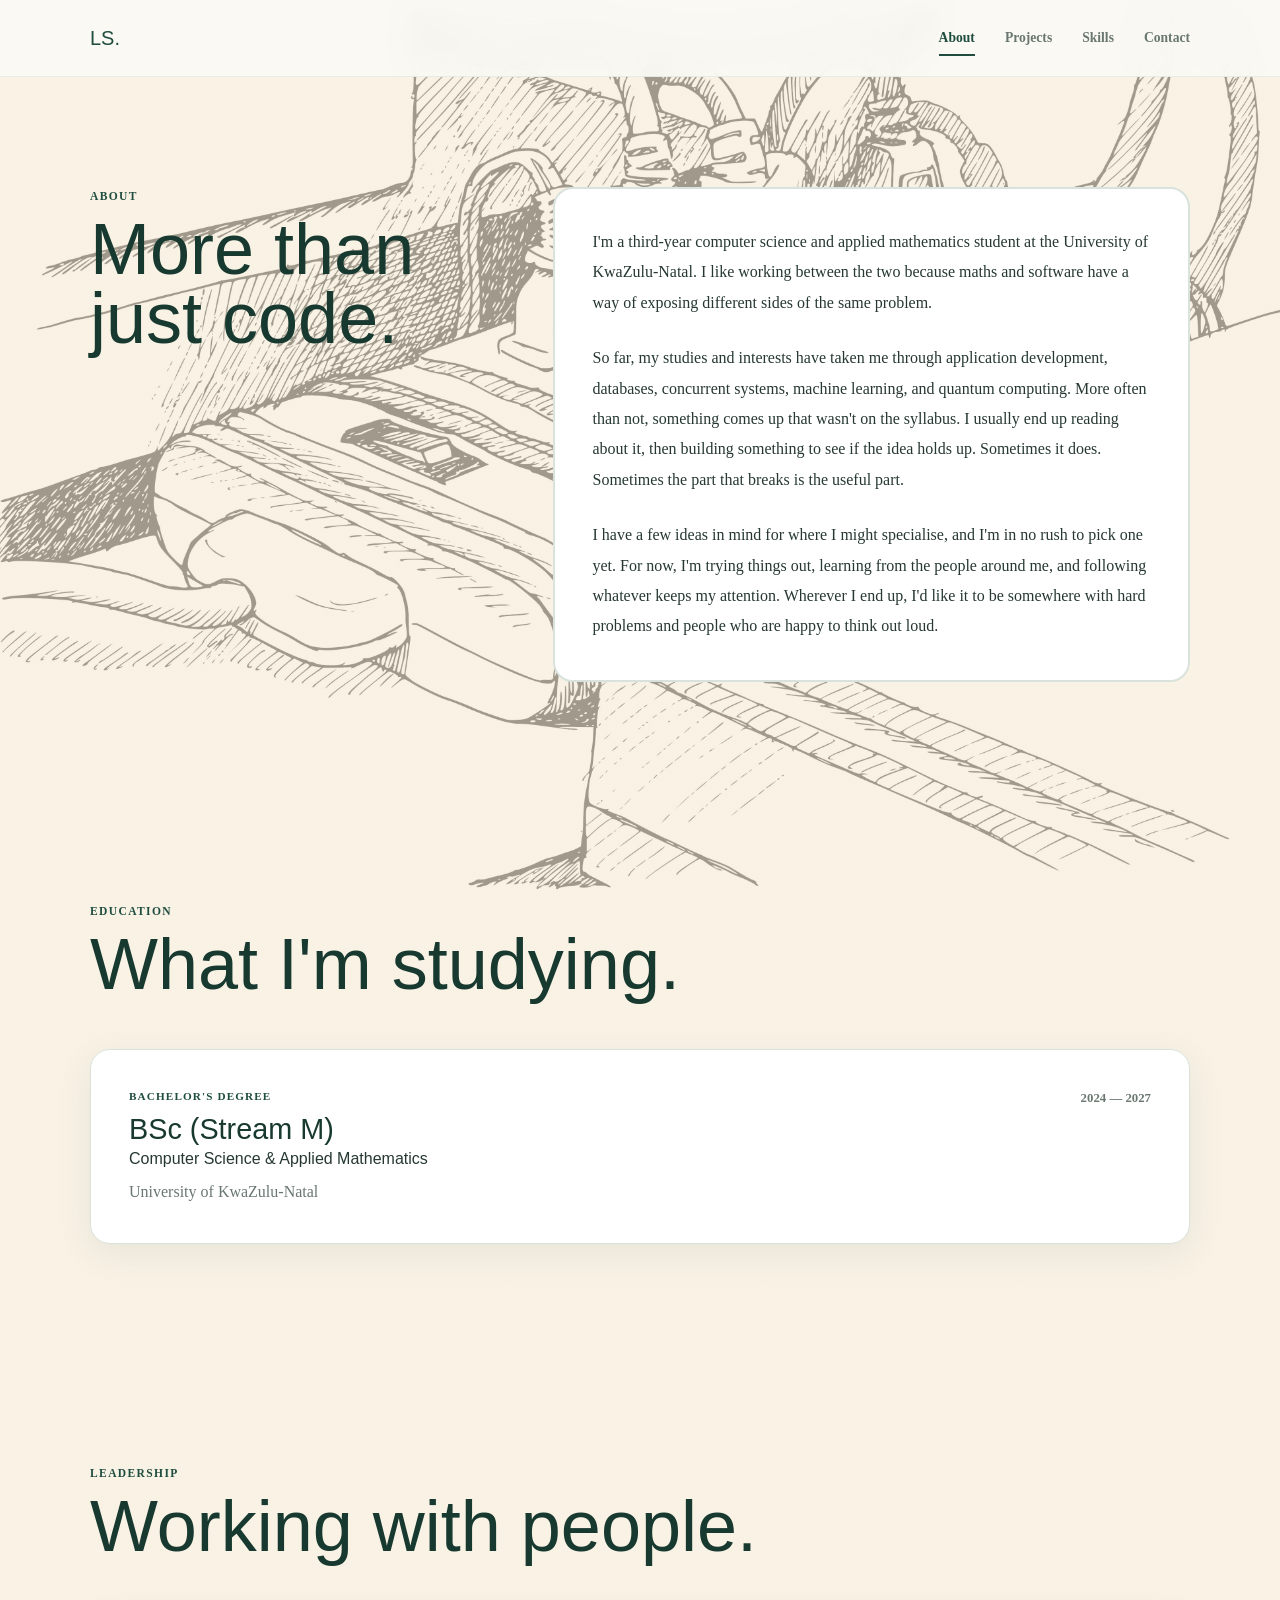
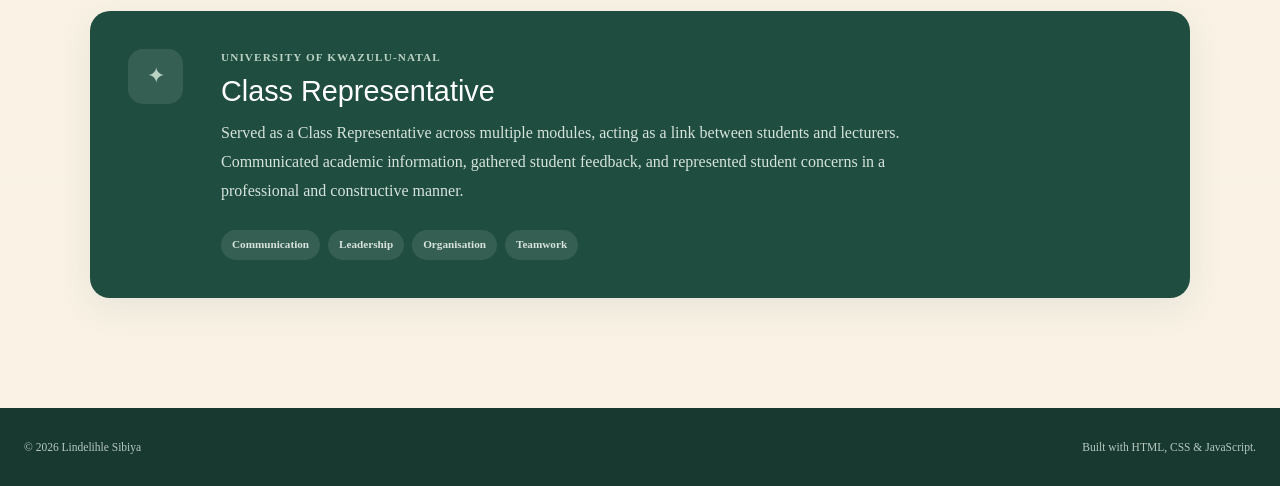
==== about.html @ ee084707 "Add projects and skills pages to showcase work and expertise - Created projects.html to display a co" ====
<!DOCTYPE html>
<html lang="en">
 
<head>
    <meta charset="UTF-8">
    <meta name="viewport" content="width=device-width, initial-scale=1.0">
 
    <meta
        name="description"
        content="About Lindelihle Sibiya, a Computer Science and Applied Mathematics student at the University of KwaZulu-Natal."
    >
 
    <title>About | Lindelihle Sibiya</title>

    <link rel="preload" as="image" href="images/botanical.jpg">
    <link rel="stylesheet" href="styles.css">
</head>
 
<body>
 
    <nav class="site-nav">
        <div class="nav-container">
 
            <a href="index.html" class="nav-logo">
                LS.
            </a>
 
            <div class="nav-links">
                <a href="about.html" class="active">About</a>
                <a href="projects.html">Projects</a>
                <a href="skills.html">Skills</a>
                <a href="contact.html">Contact</a>
            </div>
 
        </div>
    </nav>
 
 
    <main>
 
        <section class="content-section about-section" id="about">
 
            <div class="section-heading">
                <p class="section-label">About</p>
                <h2>More than just code.</h2>
            </div>
 
            <div class="about-content">
 
                <p>
                    I'm a third-year computer science and applied mathematics 
                    student at the University of KwaZulu-Natal. I like working 
                    between the two because maths and software have a way of 
                    exposing different sides of the same problem.
                </p>
 
                <p>
                    So far, my studies and interests have taken me through 
                    application development, databases, concurrent systems, 
                    machine learning, and quantum computing. More often than 
                    not, something comes up that wasn't on the syllabus. I 
                    usually end up reading about it, then building something 
                    to see if the idea holds up. Sometimes it does. Sometimes 
                    the part that breaks is the useful part.
                </p>
 
                <p>
                    I have a few ideas in mind for where I might specialise, and 
                    I'm in no rush to pick one yet. For now, I'm trying things out, 
                    learning from the people around me, and following whatever 
                    keeps my attention. Wherever I end up, I'd like it to be 
                    somewhere with hard problems and people who are happy to think 
                    out loud.
                </p>
 
            </div>
 
        </section>
 
 
        <section class="content-section" id="education">
 
            <div class="section-heading">
                <p class="section-label">Education</p>
                <h2>What I'm studying.</h2>
            </div>
 
            <article class="education-card">
 
                <div class="education-main">
 
                    <p class="education-type">
                        Bachelor's Degree
                    </p>
 
                    <h3>
                        BSc (Stream M)
                    </h3>
 
                    <h4>
                        Computer Science & Applied Mathematics
                    </h4>
 
                    <p>
                        University of KwaZulu-Natal
                    </p>
 
                </div>
 
                <div class="education-date">
                    2024 — 2027
                </div>
 
            </article>
 
        </section>
 
 
        <section class="content-section" id="leadership">
 
            <div class="section-heading">
                <p class="section-label">Leadership</p>
                <h2>Working with people.</h2>
            </div>
 
            <article class="leadership-card">
 
                <div class="leadership-icon">
                    ✦
                </div>
 
                <div class="leadership-content">
 
                    <p class="card-label">
                        University of KwaZulu-Natal
                    </p>
 
                    <h3>
                        Class Representative
                    </h3>
 
                    <p>
                        Served as a Class Representative across multiple
                        modules, acting as a link between students and
                        lecturers. Communicated academic information, gathered
                        student feedback, and represented student concerns in a
                        professional and constructive manner.
                    </p>
 
                    <div class="leadership-tags">
                        <span>Communication</span>
                        <span>Leadership</span>
                        <span>Organisation</span>
                        <span>Teamwork</span>
                    </div>
 
                </div>
 
            </article>
 
        </section>
 
    </main>
 
 
    <footer class="site-footer">
 
        <p>
            © 2026 Lindelihle Sibiya
        </p>
 
        <p>
            Built with HTML, CSS & JavaScript.
        </p>
 
    </footer>
 
 
    <script src="script.js"></script>
 
</body>
 
</html>
---- styles.css ----
/* =========================================
   PORTFOLIO
   Lindelihle Sibiya
========================================= */


/* =========================================
   CUSTOM FONTS
========================================= */

@font-face {
    font-family: "Spicy Sale";
    src: url("fonts/SpicySale.ttf") format("truetype");
    font-weight: normal;
    font-style: normal;
    font-display: swap;
}

@font-face {
    font-family: "Knewave";
    src: url("fonts/Knewave-Regular.ttf") format("truetype");
    font-weight: normal;
    font-style: normal;
    font-display: swap;
}

@font-face {
    font-family: "Merienda";
    src: url("fonts/Merienda-Regular.ttf") format("truetype");
    font-weight: normal;
    font-style: normal;
    font-display: swap;
}


/* =========================================
   DESIGN VARIABLES
========================================= */

:root {
    /* Colours */
    --forest: #1f4d3f;
    --forest-dark: #17392f;
    --forest-deep: #102c24;

    --sage: #b9d2c4;
    --sage-light: #e8f0eb;

    --cream: #f5f2e9;
    --cream-light: #faf9f4;

    --white: #ffffff;

    --text: #263831;
    --text-muted: #697770;

    --border: #d9e2dc;

    /* Typography */
    --font-category: "Spicy Sale", Georgia, serif;
    --font-heading: "Knewave-Regular", "Trebuchet MS", sans-serif;
    --font-body: "Merienda", "Georgia", serif;

    /* Layout */
    --content-width: 1100px;
    --wide-width: 1200px;

    /* Shape */
    --radius: 20px;
    --pill: 999px;

    /* Shadows */
    --shadow:
        0 10px 35px rgba(31, 77, 63, 0.08);

    --shadow-hover:
        0 18px 45px rgba(31, 77, 63, 0.14);

    /* Motion */
    --ease: 0.25s ease;
}


/* =========================================
   RESET
========================================= */

* {
    margin: 0;
    padding: 0;
    box-sizing: border-box;
}

html {
    scroll-behavior: smooth;
    scroll-padding-top: 90px;
}

body {
    min-height: 100vh;

    background: linear-gradient(rgba(245, 235, 215, 0.65), rgba(245, 235, 215, 0.65)),
    url("images/botanical.jpg") center / cover fixed no-repeat;
    color: var(--text);

    font-family: var(--font-body);
    font-size: 16px;
    line-height: 1.6;

    overflow-x: hidden;
}

img {
    display: block;
    max-width: 100%;
}

a {
    color: inherit;
    text-decoration: none;
}

button,
a {
    -webkit-tap-highlight-color: transparent;
}


/* =========================================
   TYPOGRAPHY
========================================= */

/*
    Major headings:
    Spicy Sale

    Personal / secondary headings:
    Knewave

    Important information:
    merienda
*/

h1,
h2,
h3,
h4 {
    font-family: var(--font-heading);
    font-weight: normal;
    line-height: 1;
}

.section-label,
.education-type,
.card-label,
.project-year,
.project-number,
.skill-group h3 {
    font-family: var(--font-category);
}


/* =========================================
   NAVIGATION
========================================= */

.site-nav {
    position: sticky;
    top: 0;
    z-index: 1000;

    background: rgba(250, 249, 244, 0.94);

    border-bottom: 1px solid rgba(31, 77, 63, 0.08);

    backdrop-filter: blur(14px);
    -webkit-backdrop-filter: blur(14px);

    transition:
        box-shadow var(--ease),
        background-color var(--ease);
}

.nav-container {
    width: min(var(--content-width), calc(100% - 48px));
    min-height: 76px;

    margin: 0 auto;

    display: flex;
    align-items: center;
    justify-content: space-between;
}

.nav-logo {
    color: var(--forest);

    font-family: var(--font-heading);
    font-size: 1.25rem;

    transition: transform var(--ease);
}

.nav-logo:hover {
    transform: rotate(-4deg) scale(1.04);
}

.nav-links {
    display: flex;
    align-items: center;
    gap: 30px;
}

.nav-links a {
    position: relative;

    color: var(--text-muted);

    font-family: var(--font-body);
    font-size: 0.85rem;
    font-weight: 600;

    transition: color var(--ease);
}

.nav-links a::after {
    content: "";

    position: absolute;
    left: 0;
    bottom: -7px;

    width: 0;
    height: 2px;

    background: var(--forest);

    transition: width var(--ease);
}

.nav-links a:hover,
.nav-links a.active {
    color: var(--forest);
}

.nav-links a:hover::after,
.nav-links a.active::after {
    width: 100%;
}

.site-nav.scrolled {
    box-shadow: 0 6px 25px rgba(31, 77, 63, 0.08);
}


/* =========================================
   HERO
========================================= */

.hero {
    position: relative;

    min-height: calc(100vh - 76px);

    display: flex;
    align-items: center;

    padding: 100px 24px 90px;

    background: var(--forest);
    color: var(--white);

    overflow: hidden;
}

.hero-content {
    position: relative;
    z-index: 2;

    width: min(var(--content-width), 100%);
    margin: 0 auto;

    display: grid;
    grid-template-columns: 360px 1fr;
    gap: 80px;
    align-items: center;
}

.hero-photo {
    width: 360px;
    height: 520px;

    border-radius: 60px;

    overflow: hidden;

    background: var(--sage);

    border: 7px solid var(--cream);

}
.hero-photo img {
    display: block;
    width: 100%;
    height: 100%;
    max-width: none;
    object-fit: cover;
}

.hero-intro {
    margin-bottom: 20px;

    color: var(--sage);

    font-family: var(--font-category);
    font-size: clamp(1rem, 2vw, 1.3rem);

    line-height: 1.3;
}

.hero h1 {
    max-width: 850px;

    margin-bottom: 30px;

    font-family: var(--font-heading);
    font-size: clamp(4rem, 7vw, 7rem);
    font-weight: normal;

    line-height: 0.85;
    letter-spacing: 0;
}

.hero h1 span {
    color: var(--sage);
}

.hero h2 {
    max-width: 700px;

    margin-bottom: 28px;

    color: var(--white);

    font-family: var(--font-heading);
    font-size: clamp(1.25rem, 2.8vw, 1.8rem);
    font-weight: normal;

    line-height: 1.3;
}

.hero-description {
    max-width: 680px;

    margin-bottom: 38px;

    color: #dce8e2;

    font-family: var(--font-body);
    font-size: 1rem;

    line-height: 1.8;
}


/* =========================================
   HERO DECORATION
========================================= */

.hero-decoration {
    position: absolute;

    border-radius: 50%;

    pointer-events: none;
}

.decoration-one {
    width: 480px;
    height: 480px;

    right: -150px;
    top: 5%;

    border: 1px solid rgba(185, 210, 196, 0.18);
}

.decoration-two {
    width: 260px;
    height: 260px;

    right: 130px;
    bottom: -150px;

    background: rgba(185, 210, 196, 0.07);
}

.scroll-hint {
    position: absolute;
    right: 30px;
    bottom: 30px;

    display: flex;
    align-items: center;
    gap: 8px;

    color: var(--sage);

    font-family: var(--font-body);
    font-size: 0.72rem;
    font-weight: 600;

    letter-spacing: 0.04em;
}

.scroll-hint span {
    font-size: 1.2rem;
}


/* =========================================
   BUTTONS
========================================= */

.hero-actions {
    display: flex;
    flex-wrap: wrap;
    gap: 14px;
}

.button {
    min-height: 50px;

    display: inline-flex;
    align-items: center;
    justify-content: center;

    padding: 0 24px;

    border-radius: var(--pill);

    font-family: var(--font-body);
    font-size: 0.85rem;
    font-weight: 700;

    transition:
        transform var(--ease),
        box-shadow var(--ease),
        background-color var(--ease);
}

.button:hover {
    transform: translateY(-3px);
}

.button-primary {
    background: var(--white);
    color: var(--forest);

    box-shadow: 0 8px 22px rgba(0, 0, 0, 0.12);
}

.button-primary:hover {
    box-shadow: 0 13px 28px rgba(0, 0, 0, 0.18);
}

.button-secondary {
    border: 1px solid rgba(255, 255, 255, 0.3);

    color: var(--white);
}

.button-secondary:hover {
    background: rgba(255, 255, 255, 0.1);
}


/* =========================================
   GENERAL SECTIONS
========================================= */

.content-section {
    width: min(var(--content-width), calc(100% - 48px));

    margin: 0 auto;

    padding: 110px 0;
}

.section-heading {
    margin-bottom: 50px;
}

.section-label {
    margin-bottom: 10px;

    color: var(--forest);

    font-family: var(--font-body);
    font-size: 0.72rem;
    font-weight: 800;

    letter-spacing: 0.12em;
    text-transform: uppercase;
}

.section-heading h2 {
    color: var(--forest-dark);

    font-family: var(--font-heading);
    font-size: clamp(3rem, 6vw, 4.5rem);
    font-weight: normal;

    line-height: 0.95;
}

.section-intro {
    max-width: 620px;

    margin-top: 20px;

    color: var(--text-muted);

    font-family: var(--font-body);
    font-size: 1rem;

    line-height: 1.7;
}


/* =========================================
   ABOUT
========================================= */

.about-section {
    display: grid;
    grid-template-columns: 0.75fr 1.25fr;

    gap: 80px;

    align-items: start;
}

.about-section .section-heading {
    position: sticky;
    top: 120px;
}

.about-content {
    background: var(--white);

    padding: 38px;
    border-radius: var(--radius);

    max-width: 720px;

    border: 2px solid var(--border);
    color: var(--text);

    font-family: var(--font-body);
    font-size: 1rem;

    line-height: 1.9;
}

.about-content p + p {
    margin-top: 25px;
}


/* =========================================
   EDUCATION
========================================= */

.education-card {
    display: flex;
    align-items: flex-start;
    justify-content: space-between;

    gap: 40px;

    padding: 38px;

    background: var(--white);

    border: 1px solid var(--border);
    border-radius: var(--radius);

    box-shadow: var(--shadow);

    transition:
        transform var(--ease),
        box-shadow var(--ease);
}

.education-card:hover {
    transform: translateY(-5px);
    box-shadow: var(--shadow-hover);
}

.education-type,
.card-label {
    margin-bottom: 10px;

    color: var(--forest);

    font-family: var(--font-body);
    font-size: 0.7rem;
    font-weight: 800;

    letter-spacing: 0.1em;
    text-transform: uppercase;
}

.education-main h3 {
    margin-bottom: 7px;

    color: var(--forest-dark);

    font-family: var(--font-heading);
    font-size: 1.8rem;
}

.education-main h4 {
    margin-bottom: 12px;

    color: var(--text);

    font-family: var(--font-heading);
    font-size: 1rem;
}

.education-main p:last-child {
    color: var(--text-muted);

    font-family: var(--font-body);
}

.education-date {
    white-space: nowrap;

    color: var(--text-muted);

    font-family: var(--font-body);
    font-size: 0.8rem;
    font-weight: 700;
}


/* =========================================
   LEADERSHIP
========================================= */

.leadership-card {
    display: grid;
    grid-template-columns: 65px 1fr;

    gap: 28px;

    padding: 38px;

    background: var(--forest);
    color: var(--white);

    border-radius: var(--radius);

    box-shadow: var(--shadow);
}

.leadership-icon {
    width: 55px;
    height: 55px;

    display: flex;
    align-items: center;
    justify-content: center;

    background: rgba(255, 255, 255, 0.1);

    border-radius: 15px;

    color: var(--sage);

    font-size: 1.4rem;
}

.leadership-content h3 {
    margin-bottom: 14px;

    color: var(--white);

    font-family: var(--font-heading);
    font-size: 1.8rem;
}

.leadership-content > p:not(.card-label) {
    max-width: 720px;

    color: #d7e3dd;

    font-family: var(--font-body);

    line-height: 1.8;
}

.leadership-content .card-label {
    color: var(--sage);
}

.leadership-tags {
    display: flex;
    flex-wrap: wrap;

    gap: 8px;

    margin-top: 24px;
}

.leadership-tags span {
    padding: 6px 11px;

    background: rgba(255, 255, 255, 0.1);

    border-radius: var(--pill);

    color: #d7e3dd;

    font-family: var(--font-body);
    font-size: 0.7rem;
    font-weight: 600;
}


/* =========================================
   PROJECTS
========================================= */

.projects-section {
    width: min(var(--wide-width), calc(100% - 48px));
}

.project-grid {
    display: grid;

    grid-template-columns: repeat(2, minmax(0, 1fr));

    gap: 24px;
}

.project-card {
    min-height: 470px;

    display: flex;
    flex-direction: column;

    padding: 30px;

    background: var(--white);

    border: 1px solid var(--border);
    border-radius: var(--radius);

    box-shadow: var(--shadow);

    transition:
        transform var(--ease),
        box-shadow var(--ease),
        border-color var(--ease);
}

.project-card:hover {
    transform: translateY(-7px);

    border-color: var(--sage);

    box-shadow: var(--shadow-hover);
}

.project-top {
    display: flex;
    align-items: center;
    justify-content: space-between;

    margin-bottom: 25px;
}

.project-year,
.project-number {
    font-family: var(--font-body);
    font-size: 0.72rem;
    font-weight: 800;
}

.project-year {
    color: var(--forest);

    letter-spacing: 0.08em;
}

.project-number {
    color: #aab5af;
}

.project-icon {
    width: 62px;
    height: 62px;

    display: flex;
    align-items: center;
    justify-content: center;

    margin-bottom: 24px;

    background: var(--sage-light);

    border-radius: 17px;

    font-size: 1.65rem;

    transition: transform var(--ease);
}

.project-card.project-hover .project-icon {
    transform: rotate(-4deg) scale(1.05);
}

.project-card h3 {
    margin-bottom: 14px;

    color: var(--forest-dark);

    font-family: var(--font-heading);
    font-size: 1.55rem;
    font-weight: normal;

    line-height: 1.2;
}

.project-card > p {
    margin-bottom: 24px;

    color: var(--text-muted);

    font-family: var(--font-body);
    font-size: 0.9rem;

    line-height: 1.8;
}

.project-tags {
    display: flex;
    flex-wrap: wrap;

    gap: 7px;

    margin-top: auto;
    margin-bottom: 22px;
}

.project-tags span {
    padding: 6px 10px;

    background: var(--sage-light);

    border-radius: var(--pill);

    color: var(--forest);

    font-family: var(--font-body);
    font-size: 0.68rem;
    font-weight: 700;
}

.project-link {
    align-self: flex-start;

    color: var(--forest);

    font-family: var(--font-body);
    font-size: 0.82rem;
    font-weight: 800;

    transition:
        color var(--ease),
        transform var(--ease);
}

.project-link:hover {
    color: var(--forest-dark);

    transform: translateX(4px);
}


/* =========================================
   SKILLS
========================================= */

.skills-container {
    display: grid;

    grid-template-columns: repeat(2, minmax(0, 1fr));

    gap: 24px;
}

.skill-group {
    padding: 30px;

    background: var(--white);

    border: 1px solid var(--border);
    border-radius: var(--radius);

    box-shadow: var(--shadow);
}

.skill-group h3 {
    margin-bottom: 20px;

    color: var(--forest-dark);

    font-family: var(--font-heading);
    font-size: 1.35rem;
}

.skill-list {
    display: flex;
    flex-wrap: wrap;

    gap: 8px;
}

.skill-list span {
    padding: 7px 11px;

    background: var(--sage-light);

    border-radius: var(--pill);

    color: var(--forest);

    font-family: var(--font-body);
    font-size: 0.72rem;
    font-weight: 700;
}


/* =========================================
   CONTACT
========================================= */

.contact-section {
    padding-bottom: 130px;
}

.contact-content {
    padding: 48px;

    background: var(--forest);

    border-radius: var(--radius);

    color: var(--white);

    box-shadow: var(--shadow);
}

.contact-content > p {
    max-width: 550px;

    margin-bottom: 32px;

    color: #d7e3dd;

    font-family: var(--font-body);
    line-height: 1.8;
}

.contact-links {
    display: flex;
    flex-direction: column;

    border-top: 1px solid rgba(255, 255, 255, 0.15);
}

.contact-link {
    display: flex;
    align-items: center;
    justify-content: space-between;

    padding: 19px 0;

    border-bottom: 1px solid rgba(255, 255, 255, 0.15);

    color: var(--white);

    font-family: var(--font-body);
    font-size: 0.85rem;

    transition:
        padding-left var(--ease),
        color var(--ease);
}

.contact-link span:first-child {
    color: var(--sage);

    font-weight: 700;
}

.contact-link:hover {
    padding-left: 8px;
}

.contact-link:hover span:last-child {
    color: var(--sage);
}


/* =========================================
   FOOTER
========================================= */

.site-footer {
    display: flex;
    align-items: center;
    justify-content: space-between;

    gap: 20px;

    padding: 30px 24px;

    background: var(--forest-dark);

    color: #b8c9c1;

    font-family: var(--font-body);
    font-size: 0.72rem;
}


/* =========================================
   SCROLL REVEAL
========================================= */

.reveal {
    opacity: 0;

    transform: translateY(25px);

    transition:
        opacity 0.7s ease,
        transform 0.7s ease;
}

.reveal.visible {
    opacity: 1;

    transform: translateY(0);
}


/* =========================================
   RESPONSIVE
========================================= */

@media (max-width: 850px) {

    .nav-container {
        width: min(100% - 36px, var(--content-width));
    }

    .nav-links {
        gap: 18px;
    }

    .nav-links a {
        font-size: 0.78rem;
    }

    .hero {
        min-height: calc(100vh - 76px);

        padding-top: 80px;
        padding-bottom: 80px;
    }

    .about-section {
        grid-template-columns: 1fr;

        gap: 30px;
    }

    .about-section .section-heading {
        position: static;
    }

    .project-grid {
        grid-template-columns: 1fr;
    }

    .skills-container {
        grid-template-columns: 1fr;
    }
}


@media (max-width: 600px) {

    .nav-container {
        width: calc(100% - 28px);
    }

    .nav-links {
        display: none;
    }

    .content-section,
    .projects-section {
        width: calc(100% - 28px);

        padding-top: 80px;
        padding-bottom: 80px;
    }

    .hero {
        min-height: calc(100vh - 76px);

        padding: 70px 20px;
    }

    .hero h1 {
        font-size: clamp(4rem, 19vw, 6rem);
    }

    .hero-description {
        font-size: 0.92rem;
    }

    .hero-actions {
        flex-direction: column;
        align-items: stretch;
    }

    .button {
        width: 100%;
    }

    .scroll-hint {
        display: none;
    }

    .section-heading {
        margin-bottom: 35px;
    }

    .section-heading h2 {
        font-size: clamp(2.8rem, 13vw, 4rem);
    }

    .education-card {
        flex-direction: column;

        padding: 28px;
    }

    .education-date {
        white-space: normal;
    }

    .leadership-card {
        grid-template-columns: 1fr;

        padding: 28px;
    }

    .project-card {
        min-height: auto;

        padding: 25px;
    }

    .contact-content {
        padding: 30px 24px;
    }

    .contact-link {
        align-items: flex-start;

        flex-direction: column;

        gap: 5px;
    }

    .site-footer {
        flex-direction: column;

        text-align: center;
    }
}


/* =========================================
   ACCESSIBILITY
========================================= */

@media (prefers-reduced-motion: reduce) {

    html {
        scroll-behavior: auto;
    }

    *,
    *::before,
    *::after {
        transition-duration: 0.01ms !important;
        animation-duration: 0.01ms !important;
        animation-iteration-count: 1 !important;
    }

    .reveal {
        opacity: 1;
        transform: none;
    }
}
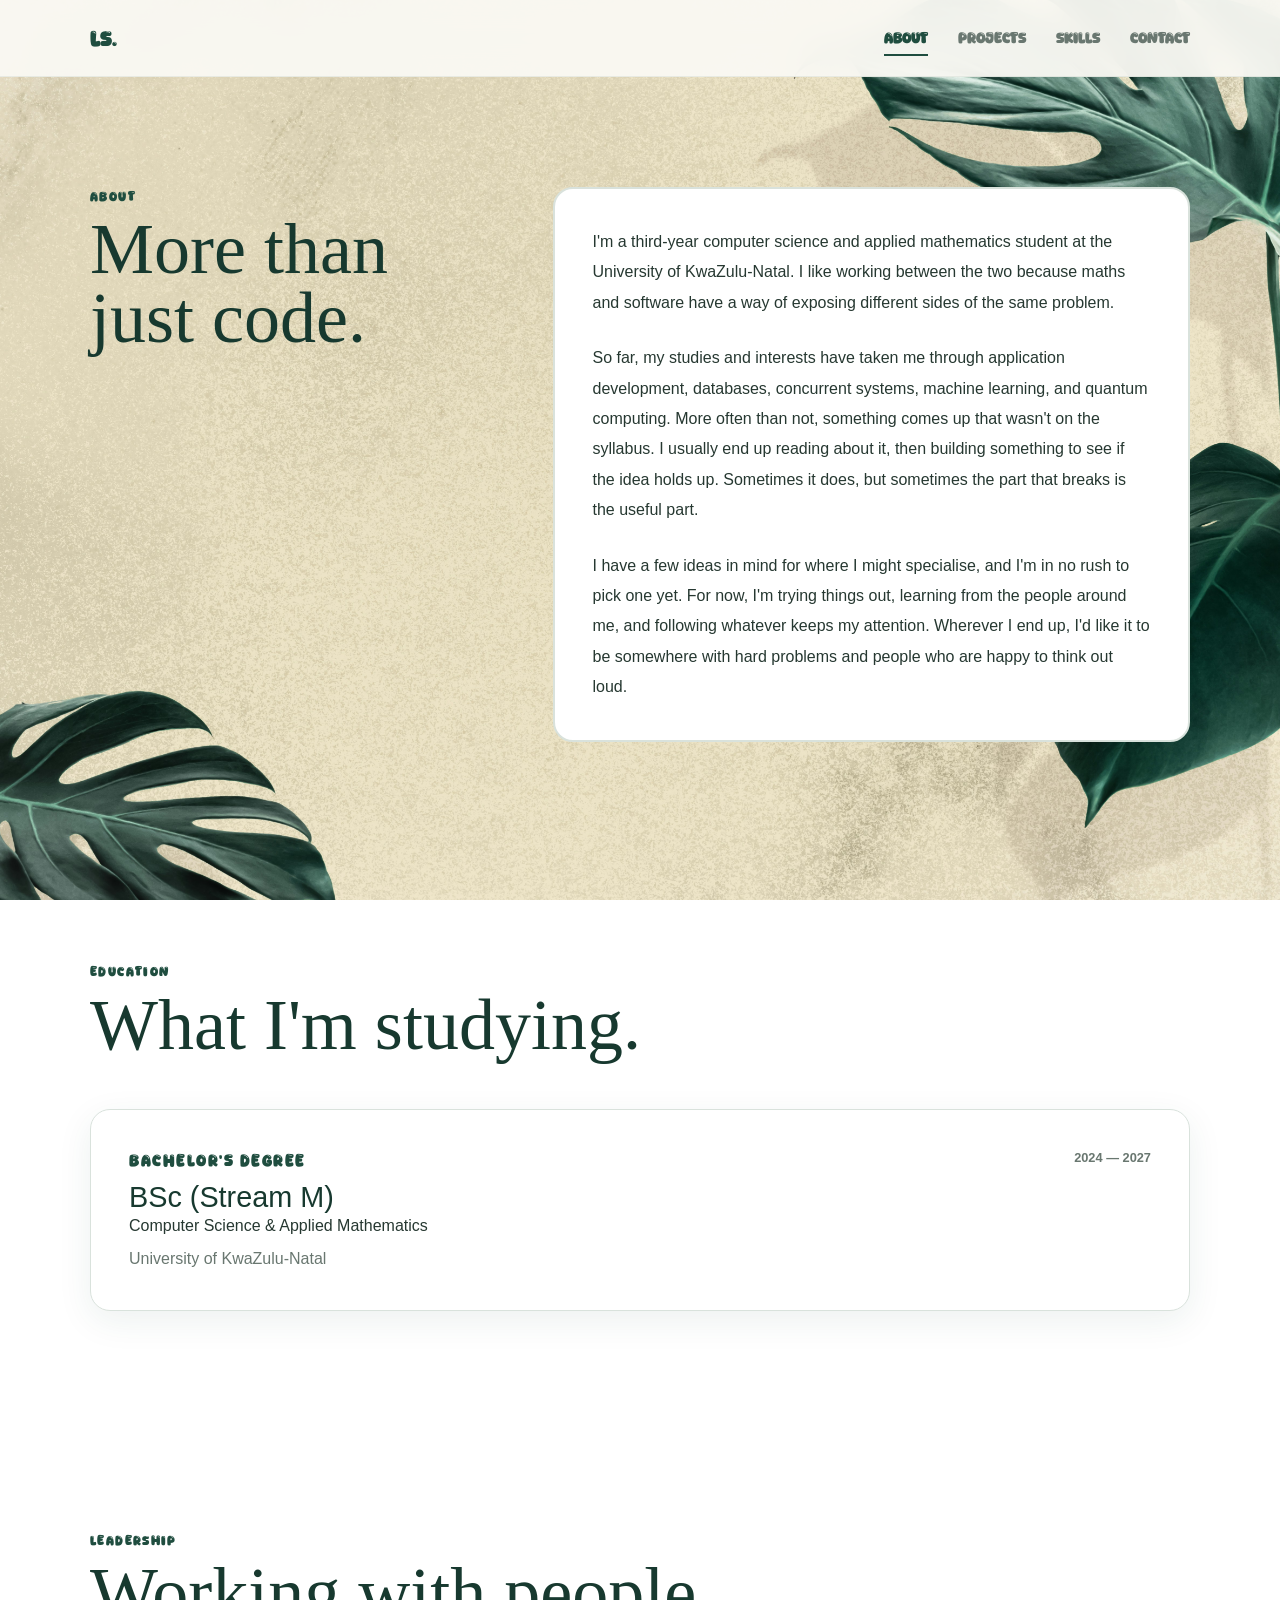
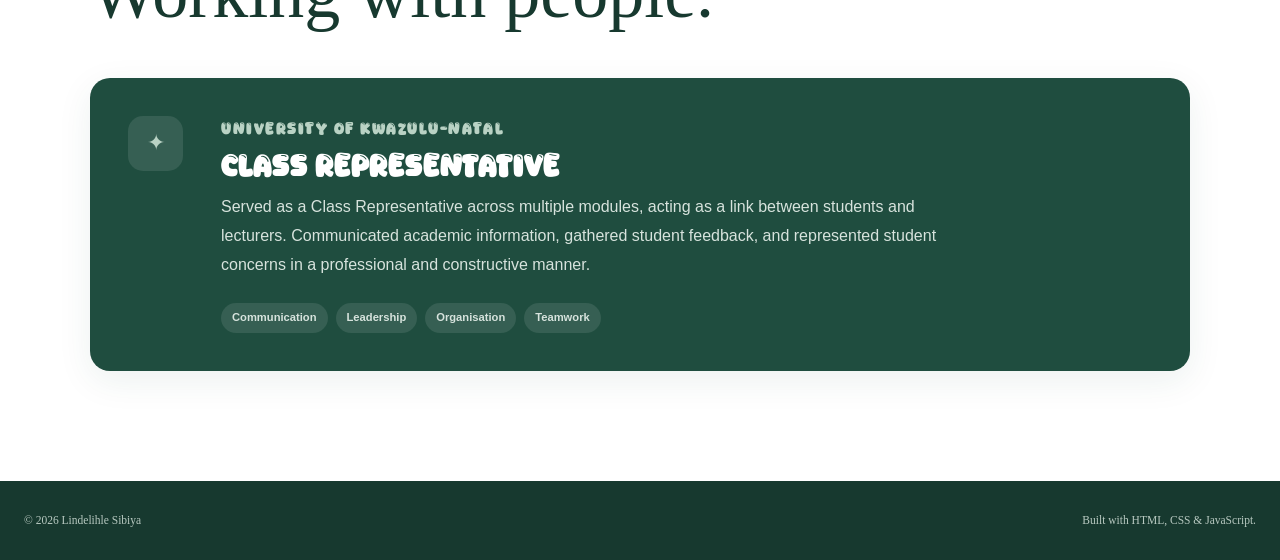
==== commit 1bcb1268: "Add desktop.ini for localized file names in images directory" ====
--- a/about.html
+++ b/about.html
@@ -60,8 +60,8 @@
                     machine learning, and quantum computing. More often than 
                     not, something comes up that wasn't on the syllabus. I 
                     usually end up reading about it, then building something 
-                    to see if the idea holds up. Sometimes it does. Sometimes 
-                    the part that breaks is the useful part.
+                    to see if the idea holds up. Sometimes it does, but
+                    sometimes the part that breaks is the useful part.
                 </p>
  
                 <p>
--- a/styles.css
+++ b/styles.css
@@ -10,28 +10,28 @@
 
 @font-face {
     font-family: "Spicy Sale";
-    src: url("fonts/SpicySale.ttf") format("truetype");
+    src: url("fonts/Spicy Sale.ttf") format("truetype");
     font-weight: normal;
     font-style: normal;
     font-display: swap;
 }
 
 @font-face {
-    font-family: "Knewave";
-    src: url("fonts/Knewave-Regular.ttf") format("truetype");
+    font-family: "Merienda";
+    src: url("fonts/Merienda.ttf") format("truetype");
     font-weight: normal;
     font-style: normal;
     font-display: swap;
 }
 
+
 @font-face {
-    font-family: "Merienda";
-    src: url("fonts/Merienda-Regular.ttf") format("truetype");
+    font-family: "Happy Monkey";
+    src: url("fonts/Happy Monkey.ttf") format("truetype");
     font-weight: normal;
     font-style: normal;
     font-display: swap;
 }
-
 
 /* =========================================
    DESIGN VARIABLES
@@ -58,8 +58,8 @@
 
     /* Typography */
     --font-category: "Spicy Sale", Georgia, serif;
-    --font-heading: "Knewave-Regular", "Trebuchet MS", sans-serif;
-    --font-body: "Merienda", "Georgia", serif;
+    --font-heading: "Merriweather", Georgia, serif;
+    --font-body: "Happy Monkey", "Trebuchet MS", sans-serif;
 
     /* Layout */
     --content-width: 1100px;
@@ -99,8 +99,7 @@
 body {
     min-height: 100vh;
 
-    background: linear-gradient(rgba(245, 235, 215, 0.65), rgba(245, 235, 215, 0.65)),
-    url("images/botanical.jpg") center / cover fixed no-repeat;
+    background: url("images/botanical.jpg") center / cover fixed no-repeat;
     color: var(--text);
 
     font-family: var(--font-body);
@@ -131,32 +130,34 @@
 ========================================= */
 
 /*
-    Major headings:
+    Major headings / section categories:
     Spicy Sale
 
-    Personal / secondary headings:
-    Knewave
-
-    Important information:
-    merienda
+    Secondary headings / sincere emphasis:
+    Merriweather
+
+    Information / body text:
+    Happy Monkey
 */
 
 h1,
 h2,
 h3,
 h4 {
-    font-family: var(--font-heading);
+    font-family: var(--font-category);
     font-weight: normal;
     line-height: 1;
 }
 
-.section-label,
+.section-label {
+    font-family: var(--font-category);
+}
+
 .education-type,
-.card-label,
 .project-year,
 .project-number,
 .skill-group h3 {
-    font-family: var(--font-category);
+    font-family: var(--font-body);
 }
 
 
@@ -195,7 +196,7 @@
 .nav-logo {
     color: var(--forest);
 
-    font-family: var(--font-heading);
+    font-family: var(--font-category);
     font-size: 1.25rem;
 
     transition: transform var(--ease);
@@ -216,9 +217,9 @@
 
     color: var(--text-muted);
 
-    font-family: var(--font-body);
+    font-family: var(--font-category);
     font-size: 0.85rem;
-    font-weight: 600;
+    font-weight: normal;
 
     transition: color var(--ease);
 }
@@ -439,9 +440,9 @@
 
     border-radius: var(--pill);
 
-    font-family: var(--font-body);
+    font-family: var(--font-heading);
     font-size: 0.85rem;
-    font-weight: 700;
+    font-weight: normal;
 
     transition:
         transform var(--ease),
@@ -496,9 +497,9 @@
 
     color: var(--forest);
 
-    font-family: var(--font-body);
+    font-family: var(--font-category);
     font-size: 0.72rem;
-    font-weight: 800;
+    font-weight: normal;
 
     letter-spacing: 0.12em;
     text-transform: uppercase;
@@ -521,7 +522,7 @@
 
     color: var(--text-muted);
 
-    font-family: var(--font-body);
+    font-family: var(--font-heading);
     font-size: 1rem;
 
     line-height: 1.7;
@@ -604,9 +605,9 @@
 
     color: var(--forest);
 
-    font-family: var(--font-body);
-    font-size: 0.7rem;
-    font-weight: 800;
+    font-family: var(--font-category);
+    font-size: 0.95rem;
+    font-weight: normal;
 
     letter-spacing: 0.1em;
     text-transform: uppercase;
@@ -617,7 +618,7 @@
 
     color: var(--forest-dark);
 
-    font-family: var(--font-heading);
+    font-family: var(--font-body);
     font-size: 1.8rem;
 }
 
@@ -626,7 +627,7 @@
 
     color: var(--text);
 
-    font-family: var(--font-heading);
+    font-family: var(--font-body);
     font-size: 1rem;
 }
 
@@ -689,7 +690,7 @@
 
     color: var(--white);
 
-    font-family: var(--font-heading);
+    font-family: var(--font-category);
     font-size: 1.8rem;
 }
 
@@ -705,6 +706,7 @@
 
 .leadership-content .card-label {
     color: var(--sage);
+    font-family: var(--font-category);
 }
 
 .leadership-tags {
@@ -829,7 +831,7 @@
 
     color: var(--forest-dark);
 
-    font-family: var(--font-heading);
+    font-family: var(--font-category);
     font-size: 1.55rem;
     font-weight: normal;
 
@@ -920,7 +922,7 @@
 
     color: var(--forest-dark);
 
-    font-family: var(--font-heading);
+    font-family: var(--font-body);
     font-size: 1.35rem;
 }
 
@@ -1035,7 +1037,7 @@
 
     color: #b8c9c1;
 
-    font-family: var(--font-body);
+    font-family: var(--font-heading);
     font-size: 0.72rem;
 }
 
